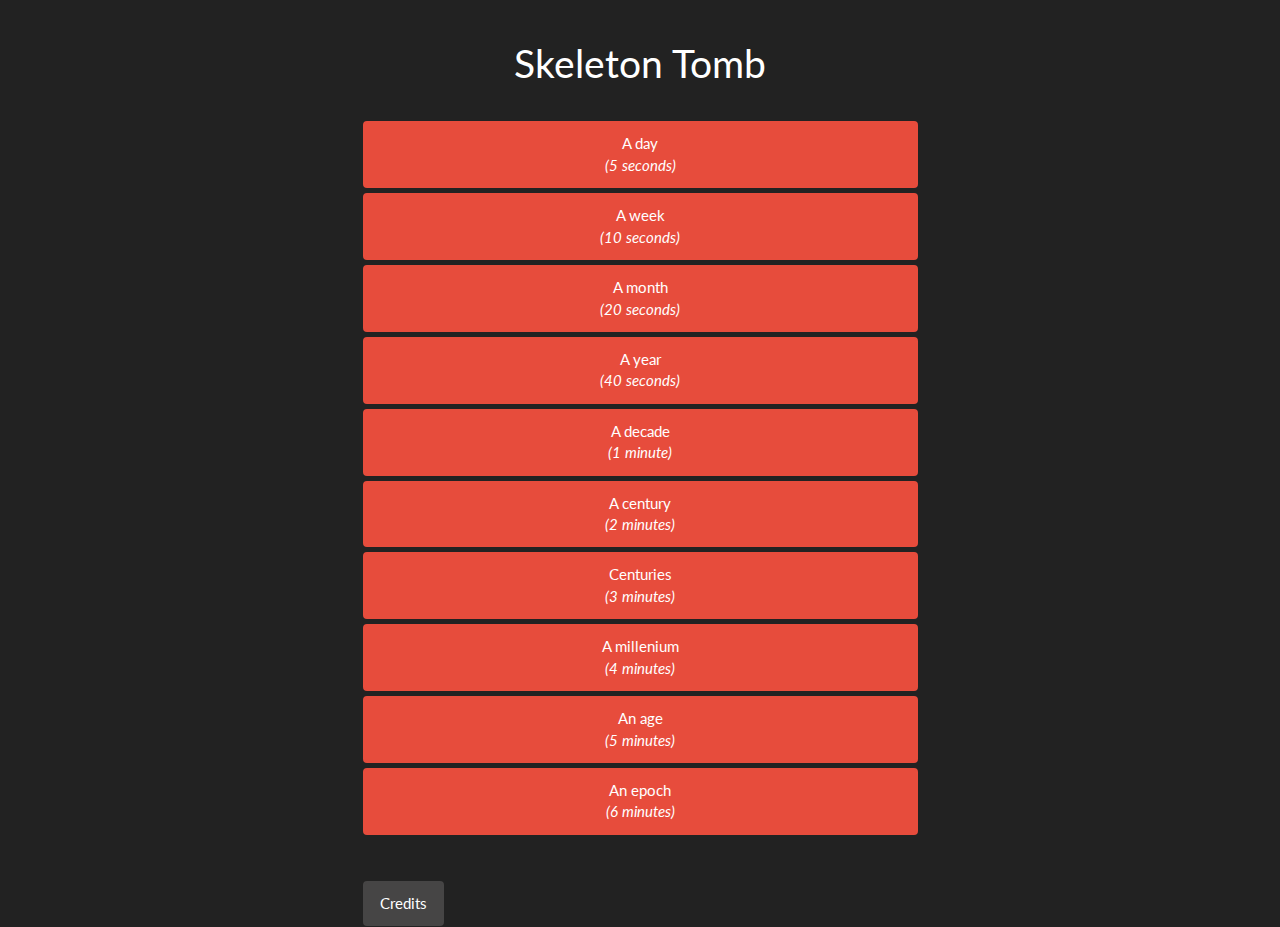
==== index.html @ ac49fd1e "Added credits" ====
<!DOCTYPE html(lang='en')>
<head>
  <meta charset="utf-8"/>
  <meta http-equiv="X-UA-Compatible" content="IE=edge"/>
  <meta name="viewport" content="width=device-width, initial-scale=1"/>
  <!-- The above 3 meta tags *must* come first in the head; any other head content must come *after* these tags-->
  <title>Skeleton Tomb</title>
  <!-- Bootstrap-->
  <link href="css/bootstrap.min.css" rel="stylesheet"/>
  <!-- HTML5 shim and Respond.js for IE8 support of HTML5 elements and media queries-->
  <!-- WARNING: Respond.js doesn't work if you view the page via file://-->
  <!--if lt IE 9
  script(src='https://oss.maxcdn.com/html5shiv/3.7.2/html5shiv.min.js')
  script(src='https://oss.maxcdn.com/respond/1.4.2/respond.min.js')
  -->
  <link href="css/tomb.css" rel="stylesheet"/>
</head>
<body>
  <!--audio playback tags-->
  <div class="container" id="players">
    <audio id="#{item.fileName}" preload="auto">
      <source src="audio/#{item.fileName}.mp3"/>
      <source src="audio/#{item.fileName}.ogg"/>Your browser does not support the audio element.
    </audio>
    <audio id="#{item.fileName}" preload="auto">
      <source src="audio/#{item.fileName}.mp3"/>
      <source src="audio/#{item.fileName}.ogg"/>Your browser does not support the audio element.
    </audio>
    <audio id="#{item.fileName}" preload="auto">
      <source src="audio/#{item.fileName}.mp3"/>
      <source src="audio/#{item.fileName}.ogg"/>Your browser does not support the audio element.
    </audio>
    <audio id="#{item.fileName}" preload="auto">
      <source src="audio/#{item.fileName}.mp3"/>
      <source src="audio/#{item.fileName}.ogg"/>Your browser does not support the audio element.
    </audio>
    <audio id="#{item.fileName}" preload="auto">
      <source src="audio/#{item.fileName}.mp3"/>
      <source src="audio/#{item.fileName}.ogg"/>Your browser does not support the audio element.
    </audio>
    <audio id="#{item.fileName}" preload="auto">
      <source src="audio/#{item.fileName}.mp3"/>
      <source src="audio/#{item.fileName}.ogg"/>Your browser does not support the audio element.
    </audio>
    <audio id="#{item.fileName}" preload="auto">
      <source src="audio/#{item.fileName}.mp3"/>
      <source src="audio/#{item.fileName}.ogg"/>Your browser does not support the audio element.
    </audio>
    <audio id="#{item.fileName}" preload="auto">
      <source src="audio/#{item.fileName}.mp3"/>
      <source src="audio/#{item.fileName}.ogg"/>Your browser does not support the audio element.
    </audio>
    <audio id="#{item.fileName}" preload="auto">
      <source src="audio/#{item.fileName}.mp3"/>
      <source src="audio/#{item.fileName}.ogg"/>Your browser does not support the audio element.
    </audio>
    <audio id="#{item.fileName}" preload="auto">
      <source src="audio/#{item.fileName}.mp3"/>
      <source src="audio/#{item.fileName}.ogg"/>Your browser does not support the audio element.
    </audio>
  </div>
  <div class="container" id="main">
    <!--Buttons-->
    <div id="mainButtons"></div>
    <h1 class="page-header text-center">Skeleton Tomb</h1>
    <div class="row">
      <div class="col-sm-3"></div>
      <div class="col-sm-6">
        <button class="btn btn-default btn-large btn-block btn-danger" onclick="document.getElementById('#{item.fileName}').play()">A day<br/><i>(5 seconds)</i></button>
      </div>
      <div class="col-sm-3"></div>
    </div>
    <div class="row">
      <div class="col-sm-3"></div>
      <div class="col-sm-6">
        <button class="btn btn-default btn-large btn-block btn-danger" onclick="document.getElementById('#{item.fileName}').play()">A week<br/><i>(10 seconds)</i></button>
      </div>
      <div class="col-sm-3"></div>
    </div>
    <div class="row">
      <div class="col-sm-3"></div>
      <div class="col-sm-6">
        <button class="btn btn-default btn-large btn-block btn-danger" onclick="document.getElementById('#{item.fileName}').play()">A month<br/><i>(20 seconds)</i></button>
      </div>
      <div class="col-sm-3"></div>
    </div>
    <div class="row">
      <div class="col-sm-3"></div>
      <div class="col-sm-6">
        <button class="btn btn-default btn-large btn-block btn-danger" onclick="document.getElementById('#{item.fileName}').play()">A year<br/><i>(40 seconds)</i></button>
      </div>
      <div class="col-sm-3"></div>
    </div>
    <div class="row">
      <div class="col-sm-3"></div>
      <div class="col-sm-6">
        <button class="btn btn-default btn-large btn-block btn-danger" onclick="document.getElementById('#{item.fileName}').play()">A decade<br/><i>(1 minute)</i></button>
      </div>
      <div class="col-sm-3"></div>
    </div>
    <div class="row">
      <div class="col-sm-3"></div>
      <div class="col-sm-6">
        <button class="btn btn-default btn-large btn-block btn-danger" onclick="document.getElementById('#{item.fileName}').play()">A century<br/><i>(2 minutes)</i></button>
      </div>
      <div class="col-sm-3"></div>
    </div>
    <div class="row">
      <div class="col-sm-3"></div>
      <div class="col-sm-6">
        <button class="btn btn-default btn-large btn-block btn-danger" onclick="document.getElementById('#{item.fileName}').play()">Centuries<br/><i>(3 minutes)</i></button>
      </div>
      <div class="col-sm-3"></div>
    </div>
    <div class="row">
      <div class="col-sm-3"></div>
      <div class="col-sm-6">
        <button class="btn btn-default btn-large btn-block btn-danger" onclick="document.getElementById('#{item.fileName}').play()">A millenium<br/><i>(4 minutes)</i></button>
      </div>
      <div class="col-sm-3"></div>
    </div>
    <div class="row">
      <div class="col-sm-3"></div>
      <div class="col-sm-6">
        <button class="btn btn-default btn-large btn-block btn-danger" onclick="document.getElementById('#{item.fileName}').play()">An age<br/><i>(5 minutes)</i></button>
      </div>
      <div class="col-sm-3"></div>
    </div>
    <div class="row">
      <div class="col-sm-3"></div>
      <div class="col-sm-6">
        <button class="btn btn-default btn-large btn-block btn-danger" onclick="document.getElementById('#{item.fileName}').play()">An epoch<br/><i>(6 minutes)</i></button>
      </div>
      <div class="col-sm-3"></div>
    </div>
    <!--Credits-->
    <div class="some-vertical-space"></div>
    <div id="credits">
      <div class="row">
        <div class="col-sm-3"></div>
        <div class="col-sm-6">
          <button class="btn btn-default" role="button" type="button" data-toggle="collapse" data-target="#creditData" aria-expanded="false" aria-controls="collapseCredits">Credits</button>
        </div>
        <div class="col-sm-3"></div>
      </div>
      <div class="row">
        <div class="col-sm-3"></div>
        <div class="col-sm-6">
          <div class="collapse" id="creditData">
            <div class="well">
              <div class="row">
                <h2>Designed for</h2>
                <p>THE SKELETONS by Bully Pulpit Games</p>
                <h2>App design & code</h2>
                <p>Copyright 2017 <a href="https://resume.lplade.name">l.p.lade</a></p>
                <h2>Samples
                  <h3><a href="https://creativecommons.org/licenses/sampling+/1.0/">Creative Commons Sampling Plus 1.0 License</a></h3>
                  <ul>
                    <li>Zombie scratching by Crpdeth from http://freesound.org</li>
                    <li>single cricket by eircom from http://freesound.org</li>
                    <li>Dry Thunder3 by juskiddink from http://www.freesound.org/</li>
                    <li>spooky_wind.wav by limetoe //freesound.org</li>
                    <li>Creak by n3xia from http://freesound.org</li>
                    <li>Ghostbreath1 by nageor</li>
                    <li>Mouse Squeaking by ProFX</li>
                    <li>Rise and protect the tomb by l.p.lade</li>
                  </ul>
                  <h3><a href="https://creativecommons.org/publicdomain/zero/1.0/">Creative Commons 0</a></h3>
                  <ul>
                    <li>Stingers 001.wav by rodincoil from http://freesound.org</li>
                  </ul>
                  <h3>Snapsound.com license</h3>
                  <ul>
                    <li>water dripping var.2 reverb by soundsnap.com</li>
                  </ul>
                </h2>
              </div>
            </div>
          </div>
        </div>
        <div class="col-sm-3"></div>
      </div>
    </div>
  </div>
  <!-- jQuery (necessary for Bootstrap's JavaScript plugins)-->
  <script src="https://ajax.googleapis.com/ajax/libs/jquery/1.11.3/jquery.min.js"></script>
  <!-- Include all compiled plugins (below), or include individual files as needed-->
  <script src="js/bootstrap.min.js"></script>
  <!--script(src='js/playback.js')-->
</body>
<noscript>
  <p>Sorry, this site requires JavaScript support.</p>
</noscript>
---- css/tomb.css ----
button {
	margin-bottom: 5px;
	margin-top: 5px;
}

.some-vertical-space {
	width: 100%;
	min-height: 1px;
	margin-top: 20px;
	margin-bottom: 20px;
	display: inline-block;
	position: relative;
}
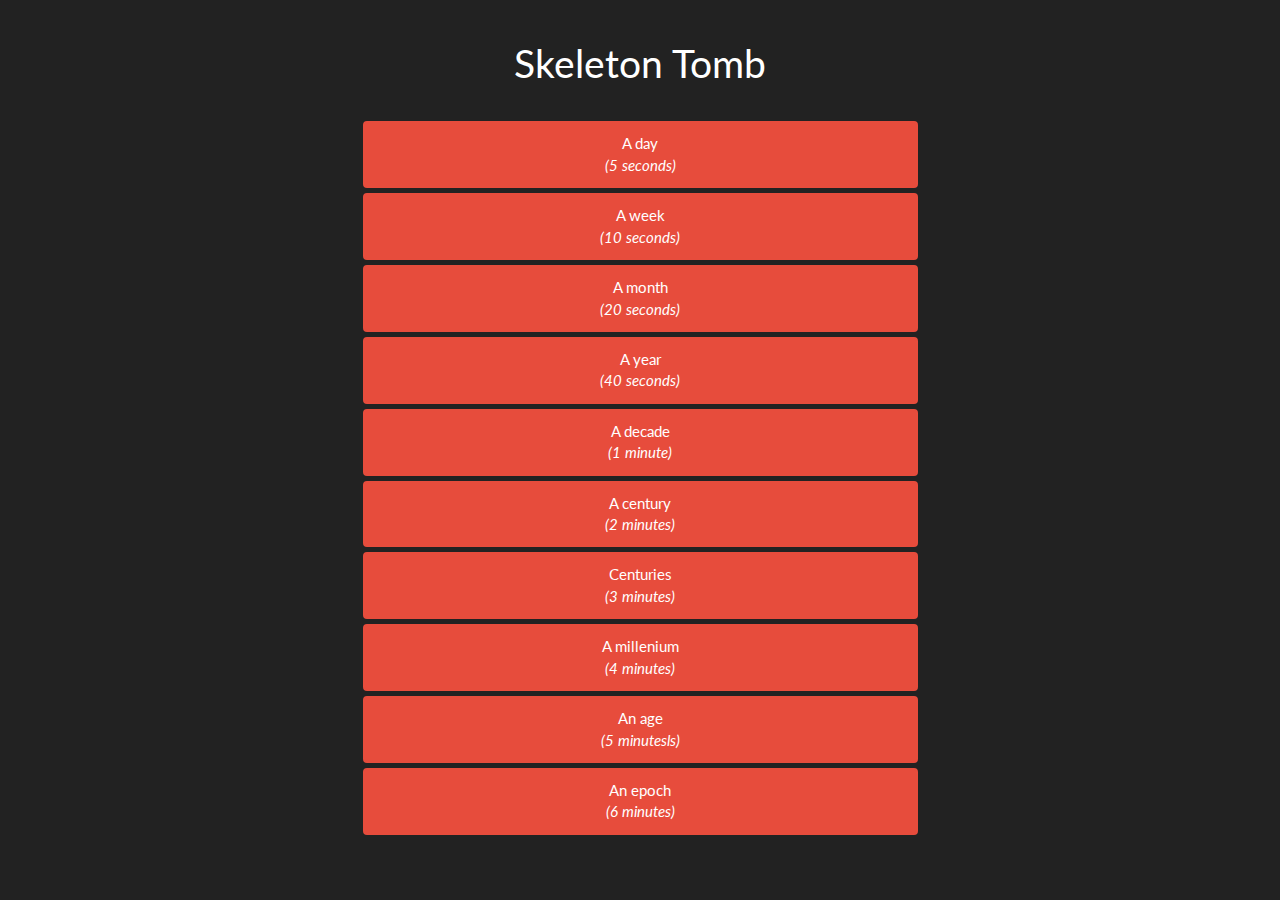
==== commit 24d3136e: "tweak gitignore" ====
--- a/index.html
+++ b/index.html
@@ -1,193 +1,175 @@
 <!DOCTYPE html(lang='en')>
 <head>
-  <meta charset="utf-8"/>
-  <meta http-equiv="X-UA-Compatible" content="IE=edge"/>
-  <meta name="viewport" content="width=device-width, initial-scale=1"/>
-  <!-- The above 3 meta tags *must* come first in the head; any other head content must come *after* these tags-->
-  <title>Skeleton Tomb</title>
-  <!-- Bootstrap-->
-  <link href="css/bootstrap.min.css" rel="stylesheet"/>
-  <!-- HTML5 shim and Respond.js for IE8 support of HTML5 elements and media queries-->
-  <!-- WARNING: Respond.js doesn't work if you view the page via file://-->
-  <!--if lt IE 9
-  script(src='https://oss.maxcdn.com/html5shiv/3.7.2/html5shiv.min.js')
-  script(src='https://oss.maxcdn.com/respond/1.4.2/respond.min.js')
-  -->
-  <link href="css/tomb.css" rel="stylesheet"/>
+	<meta charset="utf-8"/>
+	<meta http-equiv="X-UA-Compatible" content="IE=edge"/>
+	<meta name="viewport" content="width=device-width, initial-scale=1"/>
+	<!-- The above 3 meta tags *must* come first in the head; any other head content must come *after* these tags-->
+	<title>Skeleton Tomb</title>
+	<!-- Bootstrap-->
+	<link href="css/bootstrap.min.css" rel="stylesheet"/>
+	<!-- HTML5 shim and Respond.js for IE8 support of HTML5 elements and media queries-->
+	<!-- WARNING: Respond.js doesn't work if you view the page via file://-->
+	<!--if lt IE 9
+	script(src='https://oss.maxcdn.com/html5shiv/3.7.2/html5shiv.min.js')
+	script(src='https://oss.maxcdn.com/respond/1.4.2/respond.min.js')
+	-->
+	<link href="css/tomb.css" rel="stylesheet"/>
 </head>
 <body>
-  <!--audio playback tags-->
-  <div class="container" id="players">
-    <audio id="#{item.fileName}" preload="auto">
-      <source src="audio/#{item.fileName}.mp3"/>
-      <source src="audio/#{item.fileName}.ogg"/>Your browser does not support the audio element.
-    </audio>
-    <audio id="#{item.fileName}" preload="auto">
-      <source src="audio/#{item.fileName}.mp3"/>
-      <source src="audio/#{item.fileName}.ogg"/>Your browser does not support the audio element.
-    </audio>
-    <audio id="#{item.fileName}" preload="auto">
-      <source src="audio/#{item.fileName}.mp3"/>
-      <source src="audio/#{item.fileName}.ogg"/>Your browser does not support the audio element.
-    </audio>
-    <audio id="#{item.fileName}" preload="auto">
-      <source src="audio/#{item.fileName}.mp3"/>
-      <source src="audio/#{item.fileName}.ogg"/>Your browser does not support the audio element.
-    </audio>
-    <audio id="#{item.fileName}" preload="auto">
-      <source src="audio/#{item.fileName}.mp3"/>
-      <source src="audio/#{item.fileName}.ogg"/>Your browser does not support the audio element.
-    </audio>
-    <audio id="#{item.fileName}" preload="auto">
-      <source src="audio/#{item.fileName}.mp3"/>
-      <source src="audio/#{item.fileName}.ogg"/>Your browser does not support the audio element.
-    </audio>
-    <audio id="#{item.fileName}" preload="auto">
-      <source src="audio/#{item.fileName}.mp3"/>
-      <source src="audio/#{item.fileName}.ogg"/>Your browser does not support the audio element.
-    </audio>
-    <audio id="#{item.fileName}" preload="auto">
-      <source src="audio/#{item.fileName}.mp3"/>
-      <source src="audio/#{item.fileName}.ogg"/>Your browser does not support the audio element.
-    </audio>
-    <audio id="#{item.fileName}" preload="auto">
-      <source src="audio/#{item.fileName}.mp3"/>
-      <source src="audio/#{item.fileName}.ogg"/>Your browser does not support the audio element.
-    </audio>
-    <audio id="#{item.fileName}" preload="auto">
-      <source src="audio/#{item.fileName}.mp3"/>
-      <source src="audio/#{item.fileName}.ogg"/>Your browser does not support the audio element.
-    </audio>
-  </div>
-  <div class="container" id="main">
-    <!--Buttons-->
-    <div id="mainButtons"></div>
-    <h1 class="page-header text-center">Skeleton Tomb</h1>
-    <div class="row">
-      <div class="col-sm-3"></div>
-      <div class="col-sm-6">
-        <button class="btn btn-default btn-large btn-block btn-danger" onclick="document.getElementById('#{item.fileName}').play()">A day<br/><i>(5 seconds)</i></button>
-      </div>
-      <div class="col-sm-3"></div>
-    </div>
-    <div class="row">
-      <div class="col-sm-3"></div>
-      <div class="col-sm-6">
-        <button class="btn btn-default btn-large btn-block btn-danger" onclick="document.getElementById('#{item.fileName}').play()">A week<br/><i>(10 seconds)</i></button>
-      </div>
-      <div class="col-sm-3"></div>
-    </div>
-    <div class="row">
-      <div class="col-sm-3"></div>
-      <div class="col-sm-6">
-        <button class="btn btn-default btn-large btn-block btn-danger" onclick="document.getElementById('#{item.fileName}').play()">A month<br/><i>(20 seconds)</i></button>
-      </div>
-      <div class="col-sm-3"></div>
-    </div>
-    <div class="row">
-      <div class="col-sm-3"></div>
-      <div class="col-sm-6">
-        <button class="btn btn-default btn-large btn-block btn-danger" onclick="document.getElementById('#{item.fileName}').play()">A year<br/><i>(40 seconds)</i></button>
-      </div>
-      <div class="col-sm-3"></div>
-    </div>
-    <div class="row">
-      <div class="col-sm-3"></div>
-      <div class="col-sm-6">
-        <button class="btn btn-default btn-large btn-block btn-danger" onclick="document.getElementById('#{item.fileName}').play()">A decade<br/><i>(1 minute)</i></button>
-      </div>
-      <div class="col-sm-3"></div>
-    </div>
-    <div class="row">
-      <div class="col-sm-3"></div>
-      <div class="col-sm-6">
-        <button class="btn btn-default btn-large btn-block btn-danger" onclick="document.getElementById('#{item.fileName}').play()">A century<br/><i>(2 minutes)</i></button>
-      </div>
-      <div class="col-sm-3"></div>
-    </div>
-    <div class="row">
-      <div class="col-sm-3"></div>
-      <div class="col-sm-6">
-        <button class="btn btn-default btn-large btn-block btn-danger" onclick="document.getElementById('#{item.fileName}').play()">Centuries<br/><i>(3 minutes)</i></button>
-      </div>
-      <div class="col-sm-3"></div>
-    </div>
-    <div class="row">
-      <div class="col-sm-3"></div>
-      <div class="col-sm-6">
-        <button class="btn btn-default btn-large btn-block btn-danger" onclick="document.getElementById('#{item.fileName}').play()">A millenium<br/><i>(4 minutes)</i></button>
-      </div>
-      <div class="col-sm-3"></div>
-    </div>
-    <div class="row">
-      <div class="col-sm-3"></div>
-      <div class="col-sm-6">
-        <button class="btn btn-default btn-large btn-block btn-danger" onclick="document.getElementById('#{item.fileName}').play()">An age<br/><i>(5 minutes)</i></button>
-      </div>
-      <div class="col-sm-3"></div>
-    </div>
-    <div class="row">
-      <div class="col-sm-3"></div>
-      <div class="col-sm-6">
-        <button class="btn btn-default btn-large btn-block btn-danger" onclick="document.getElementById('#{item.fileName}').play()">An epoch<br/><i>(6 minutes)</i></button>
-      </div>
-      <div class="col-sm-3"></div>
-    </div>
-    <!--Credits-->
-    <div class="some-vertical-space"></div>
-    <div id="credits">
-      <div class="row">
-        <div class="col-sm-3"></div>
-        <div class="col-sm-6">
-          <button class="btn btn-default" role="button" type="button" data-toggle="collapse" data-target="#creditData" aria-expanded="false" aria-controls="collapseCredits">Credits</button>
-        </div>
-        <div class="col-sm-3"></div>
-      </div>
-      <div class="row">
-        <div class="col-sm-3"></div>
-        <div class="col-sm-6">
-          <div class="collapse" id="creditData">
-            <div class="well">
-              <div class="row">
-                <h2>Designed for</h2>
-                <p>THE SKELETONS by Bully Pulpit Games</p>
-                <h2>App design & code</h2>
-                <p>Copyright 2017 <a href="https://resume.lplade.name">l.p.lade</a></p>
-                <h2>Samples
-                  <h3><a href="https://creativecommons.org/licenses/sampling+/1.0/">Creative Commons Sampling Plus 1.0 License</a></h3>
-                  <ul>
-                    <li>Zombie scratching by Crpdeth from http://freesound.org</li>
-                    <li>single cricket by eircom from http://freesound.org</li>
-                    <li>Dry Thunder3 by juskiddink from http://www.freesound.org/</li>
-                    <li>spooky_wind.wav by limetoe //freesound.org</li>
-                    <li>Creak by n3xia from http://freesound.org</li>
-                    <li>Ghostbreath1 by nageor</li>
-                    <li>Mouse Squeaking by ProFX</li>
-                    <li>Rise and protect the tomb by l.p.lade</li>
-                  </ul>
-                  <h3><a href="https://creativecommons.org/publicdomain/zero/1.0/">Creative Commons 0</a></h3>
-                  <ul>
-                    <li>Stingers 001.wav by rodincoil from http://freesound.org</li>
-                  </ul>
-                  <h3>Snapsound.com license</h3>
-                  <ul>
-                    <li>water dripping var.2 reverb by soundsnap.com</li>
-                  </ul>
-                </h2>
-              </div>
-            </div>
-          </div>
-        </div>
-        <div class="col-sm-3"></div>
-      </div>
-    </div>
-  </div>
-  <!-- jQuery (necessary for Bootstrap's JavaScript plugins)-->
-  <script src="https://ajax.googleapis.com/ajax/libs/jquery/1.11.3/jquery.min.js"></script>
-  <!-- Include all compiled plugins (below), or include individual files as needed-->
-  <script src="js/bootstrap.min.js"></script>
-  <!--script(src='js/playback.js')-->
+<!--audio playback tags-->
+<div id="players" class="container">
+	<audio id="005_day" preload="auto">
+		<source src="audio/005_day.mp3"/>
+		<source src="audio/005_day.ogg"/>
+		Your browser does not support the audio element.
+	</audio>
+	<audio id="010_week" preload="auto">
+		<source src="audio/010_week.mp3"/>
+		<source src="audio/010_week.ogg"/>
+		Your browser does not support the audio element.
+	</audio>
+	<audio id="020_month" preload="auto">
+		<source src="audio/020_month.mp3"/>
+		<source src="audio/020_month.ogg"/>
+		Your browser does not support the audio element.
+	</audio>
+	<audio id="040_year" preload="auto">
+		<source src="audio/040_year.mp3"/>
+		<source src="audio/040_year.ogg"/>
+		Your browser does not support the audio element.
+	</audio>
+	<audio id="060_decade" preload="auto">
+		<source src="audio/060_decade.mp3"/>
+		<source src="audio/060_decade.ogg"/>
+		Your browser does not support the audio element.
+	</audio>
+	<audio id="120_century" preload="auto">
+		<source src="audio/120_century.mp3"/>
+		<source src="audio/120_century.ogg"/>
+		Your browser does not support the audio element.
+	</audio>
+	<audio id="180_centuries" preload="auto">
+		<source src="audio/180_centuries.mp3"/>
+		<source src="audio/180_centuries.ogg"/>
+		Your browser does not support the audio element.
+	</audio>
+	<audio id="240_millenium" preload="auto">
+		<source src="audio/240_millenium.mp3"/>
+		<source src="audio/240_millenium.ogg"/>
+		Your browser does not support the audio element.
+	</audio>
+	<audio id="300_age" preload="auto">
+		<source src="audio/300_age.mp3"/>
+		<source src="audio/300_age.ogg"/>
+		Your browser does not support the audio element.
+	</audio>
+	<audio id="360_epoch" preload="auto">
+		<source src="audio/360_epoch.mp3"/>
+		<source src="audio/360_epoch.ogg"/>
+		Your browser does not support the audio element.
+	</audio>
+</div>
+<!--Buttons-->
+<div id="main_buttons" class="container">
+	<h1 class="page-header text-center">Skeleton Tomb</h1>
+	<div class="row">
+		<div class="col-sm-3"></div>
+		<div class="col-sm-6">
+			<button onclick="document.getElementById('005_day').play()"
+			        class="btn btn-default btn-large btn-block btn-danger">A day<br/><i>(5
+				seconds)</i></button>
+		</div>
+		<div class="col-sm-3"></div>
+	</div>
+	<div class="row">
+		<div class="col-sm-3"></div>
+		<div class="col-sm-6">
+			<button onclick="document.getElementById('010_week').play()"
+			        class="btn btn-default btn-large btn-block btn-danger">A
+				week<br/><i>(10 seconds)</i></button>
+		</div>
+		<div class="col-sm-3"></div>
+	</div>
+	<div class="row">
+		<div class="col-sm-3"></div>
+		<div class="col-sm-6">
+			<button onclick="document.getElementById('020_month').play()"
+			        class="btn btn-default btn-large btn-block btn-danger">A
+				month<br/><i>(20 seconds)</i></button>
+		</div>
+		<div class="col-sm-3"></div>
+	</div>
+	<div class="row">
+		<div class="col-sm-3"></div>
+		<div class="col-sm-6">
+			<button onclick="document.getElementById('040_year').play()"
+			        class="btn btn-default btn-large btn-block btn-danger">A
+				year<br/><i>(40 seconds)</i></button>
+		</div>
+		<div class="col-sm-3"></div>
+	</div>
+	<div class="row">
+		<div class="col-sm-3"></div>
+		<div class="col-sm-6">
+			<button onclick="document.getElementById('060_decade').play()"
+			        class="btn btn-default btn-large btn-block btn-danger">A
+				decade<br/><i>(1 minute)</i></button>
+		</div>
+		<div class="col-sm-3"></div>
+	</div>
+	<div class="row">
+		<div class="col-sm-3"></div>
+		<div class="col-sm-6">
+			<button onclick="document.getElementById('120_century').play()"
+			        class="btn btn-default btn-large btn-block btn-danger">A
+				century<br/><i>(2 minutes)</i></button>
+		</div>
+		<div class="col-sm-3"></div>
+	</div>
+	<div class="row">
+		<div class="col-sm-3"></div>
+		<div class="col-sm-6">
+			<button onclick="document.getElementById('180_centuries').play()"
+			        class="btn btn-default btn-large btn-block btn-danger">
+				Centuries<br/><i>(3 minutes)</i></button>
+		</div>
+		<div class="col-sm-3"></div>
+	</div>
+	<div class="row">
+		<div class="col-sm-3"></div>
+		<div class="col-sm-6">
+			<button onclick="document.getElementById('240_millenium').play()"
+			        class="btn btn-default btn-large btn-block btn-danger">A
+				millenium<br/><i>(4 minutes)</i></button>
+		</div>
+		<div class="col-sm-3"></div>
+	</div>
+	<div class="row">
+		<div class="col-sm-3"></div>
+		<div class="col-sm-6">
+			<button onclick="document.getElementById('300_age').play()"
+			        class="btn btn-default btn-large btn-block btn-danger">An
+				age<br/><i>(5 minutesls)</i></button>
+		</div>
+		<div class="col-sm-3"></div>
+	</div>
+	<div class="row">
+		<div class="col-sm-3"></div>
+		<div class="col-sm-6">
+			<button onclick="document.getElementById('360_epoch').play()"
+			        class="btn btn-default btn-large btn-block btn-danger">An
+				epoch<br/><i>(6 minutes)</i></button>
+		</div>
+		<div class="col-sm-3"></div>
+	</div>
+</div>
+<!-- jQuery (necessary for Bootstrap's JavaScript plugins)-->
+<script
+	src="https://ajax.googleapis.com/ajax/libs/jquery/1.11.3/jquery.min.js"></script>
+<!-- Include all compiled plugins (below), or include individual files as needed-->
+<script src="js/bootstrap.min.js"></script>
+<!--script(src='js/playback.js')-->
 </body>
 <noscript>
-  <p>Sorry, this site requires JavaScript support.</p>
+	<p>Sorry, this site requires JavaScript support.</p>
 </noscript>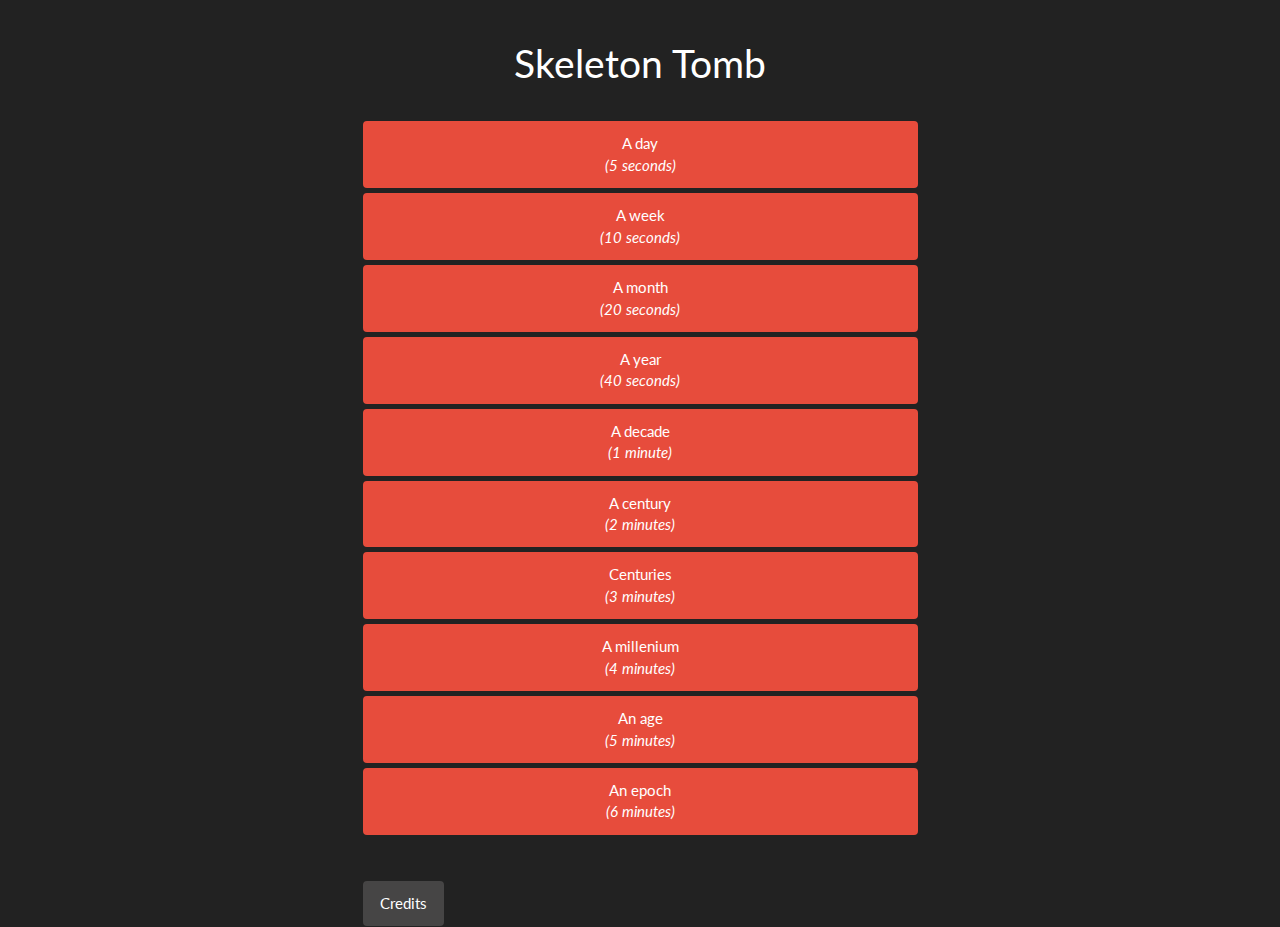
==== commit 8b66e58b: "Merge branch 'master' into gh-pages" ====
--- a/index.html
+++ b/index.html
@@ -1,175 +1,193 @@
 <!DOCTYPE html(lang='en')>
 <head>
-	<meta charset="utf-8"/>
-	<meta http-equiv="X-UA-Compatible" content="IE=edge"/>
-	<meta name="viewport" content="width=device-width, initial-scale=1"/>
-	<!-- The above 3 meta tags *must* come first in the head; any other head content must come *after* these tags-->
-	<title>Skeleton Tomb</title>
-	<!-- Bootstrap-->
-	<link href="css/bootstrap.min.css" rel="stylesheet"/>
-	<!-- HTML5 shim and Respond.js for IE8 support of HTML5 elements and media queries-->
-	<!-- WARNING: Respond.js doesn't work if you view the page via file://-->
-	<!--if lt IE 9
-	script(src='https://oss.maxcdn.com/html5shiv/3.7.2/html5shiv.min.js')
-	script(src='https://oss.maxcdn.com/respond/1.4.2/respond.min.js')
-	-->
-	<link href="css/tomb.css" rel="stylesheet"/>
+  <meta charset="utf-8"/>
+  <meta http-equiv="X-UA-Compatible" content="IE=edge"/>
+  <meta name="viewport" content="width=device-width, initial-scale=1"/>
+  <!-- The above 3 meta tags *must* come first in the head; any other head content must come *after* these tags-->
+  <title>Skeleton Tomb</title>
+  <!-- Bootstrap-->
+  <link href="css/bootstrap.min.css" rel="stylesheet"/>
+  <!-- HTML5 shim and Respond.js for IE8 support of HTML5 elements and media queries-->
+  <!-- WARNING: Respond.js doesn't work if you view the page via file://-->
+  <!--if lt IE 9
+  script(src='https://oss.maxcdn.com/html5shiv/3.7.2/html5shiv.min.js')
+  script(src='https://oss.maxcdn.com/respond/1.4.2/respond.min.js')
+  -->
+  <link href="css/tomb.css" rel="stylesheet"/>
 </head>
 <body>
-<!--audio playback tags-->
-<div id="players" class="container">
-	<audio id="005_day" preload="auto">
-		<source src="audio/005_day.mp3"/>
-		<source src="audio/005_day.ogg"/>
-		Your browser does not support the audio element.
-	</audio>
-	<audio id="010_week" preload="auto">
-		<source src="audio/010_week.mp3"/>
-		<source src="audio/010_week.ogg"/>
-		Your browser does not support the audio element.
-	</audio>
-	<audio id="020_month" preload="auto">
-		<source src="audio/020_month.mp3"/>
-		<source src="audio/020_month.ogg"/>
-		Your browser does not support the audio element.
-	</audio>
-	<audio id="040_year" preload="auto">
-		<source src="audio/040_year.mp3"/>
-		<source src="audio/040_year.ogg"/>
-		Your browser does not support the audio element.
-	</audio>
-	<audio id="060_decade" preload="auto">
-		<source src="audio/060_decade.mp3"/>
-		<source src="audio/060_decade.ogg"/>
-		Your browser does not support the audio element.
-	</audio>
-	<audio id="120_century" preload="auto">
-		<source src="audio/120_century.mp3"/>
-		<source src="audio/120_century.ogg"/>
-		Your browser does not support the audio element.
-	</audio>
-	<audio id="180_centuries" preload="auto">
-		<source src="audio/180_centuries.mp3"/>
-		<source src="audio/180_centuries.ogg"/>
-		Your browser does not support the audio element.
-	</audio>
-	<audio id="240_millenium" preload="auto">
-		<source src="audio/240_millenium.mp3"/>
-		<source src="audio/240_millenium.ogg"/>
-		Your browser does not support the audio element.
-	</audio>
-	<audio id="300_age" preload="auto">
-		<source src="audio/300_age.mp3"/>
-		<source src="audio/300_age.ogg"/>
-		Your browser does not support the audio element.
-	</audio>
-	<audio id="360_epoch" preload="auto">
-		<source src="audio/360_epoch.mp3"/>
-		<source src="audio/360_epoch.ogg"/>
-		Your browser does not support the audio element.
-	</audio>
-</div>
-<!--Buttons-->
-<div id="main_buttons" class="container">
-	<h1 class="page-header text-center">Skeleton Tomb</h1>
-	<div class="row">
-		<div class="col-sm-3"></div>
-		<div class="col-sm-6">
-			<button onclick="document.getElementById('005_day').play()"
-			        class="btn btn-default btn-large btn-block btn-danger">A day<br/><i>(5
-				seconds)</i></button>
-		</div>
-		<div class="col-sm-3"></div>
-	</div>
-	<div class="row">
-		<div class="col-sm-3"></div>
-		<div class="col-sm-6">
-			<button onclick="document.getElementById('010_week').play()"
-			        class="btn btn-default btn-large btn-block btn-danger">A
-				week<br/><i>(10 seconds)</i></button>
-		</div>
-		<div class="col-sm-3"></div>
-	</div>
-	<div class="row">
-		<div class="col-sm-3"></div>
-		<div class="col-sm-6">
-			<button onclick="document.getElementById('020_month').play()"
-			        class="btn btn-default btn-large btn-block btn-danger">A
-				month<br/><i>(20 seconds)</i></button>
-		</div>
-		<div class="col-sm-3"></div>
-	</div>
-	<div class="row">
-		<div class="col-sm-3"></div>
-		<div class="col-sm-6">
-			<button onclick="document.getElementById('040_year').play()"
-			        class="btn btn-default btn-large btn-block btn-danger">A
-				year<br/><i>(40 seconds)</i></button>
-		</div>
-		<div class="col-sm-3"></div>
-	</div>
-	<div class="row">
-		<div class="col-sm-3"></div>
-		<div class="col-sm-6">
-			<button onclick="document.getElementById('060_decade').play()"
-			        class="btn btn-default btn-large btn-block btn-danger">A
-				decade<br/><i>(1 minute)</i></button>
-		</div>
-		<div class="col-sm-3"></div>
-	</div>
-	<div class="row">
-		<div class="col-sm-3"></div>
-		<div class="col-sm-6">
-			<button onclick="document.getElementById('120_century').play()"
-			        class="btn btn-default btn-large btn-block btn-danger">A
-				century<br/><i>(2 minutes)</i></button>
-		</div>
-		<div class="col-sm-3"></div>
-	</div>
-	<div class="row">
-		<div class="col-sm-3"></div>
-		<div class="col-sm-6">
-			<button onclick="document.getElementById('180_centuries').play()"
-			        class="btn btn-default btn-large btn-block btn-danger">
-				Centuries<br/><i>(3 minutes)</i></button>
-		</div>
-		<div class="col-sm-3"></div>
-	</div>
-	<div class="row">
-		<div class="col-sm-3"></div>
-		<div class="col-sm-6">
-			<button onclick="document.getElementById('240_millenium').play()"
-			        class="btn btn-default btn-large btn-block btn-danger">A
-				millenium<br/><i>(4 minutes)</i></button>
-		</div>
-		<div class="col-sm-3"></div>
-	</div>
-	<div class="row">
-		<div class="col-sm-3"></div>
-		<div class="col-sm-6">
-			<button onclick="document.getElementById('300_age').play()"
-			        class="btn btn-default btn-large btn-block btn-danger">An
-				age<br/><i>(5 minutesls)</i></button>
-		</div>
-		<div class="col-sm-3"></div>
-	</div>
-	<div class="row">
-		<div class="col-sm-3"></div>
-		<div class="col-sm-6">
-			<button onclick="document.getElementById('360_epoch').play()"
-			        class="btn btn-default btn-large btn-block btn-danger">An
-				epoch<br/><i>(6 minutes)</i></button>
-		</div>
-		<div class="col-sm-3"></div>
-	</div>
-</div>
-<!-- jQuery (necessary for Bootstrap's JavaScript plugins)-->
-<script
-	src="https://ajax.googleapis.com/ajax/libs/jquery/1.11.3/jquery.min.js"></script>
-<!-- Include all compiled plugins (below), or include individual files as needed-->
-<script src="js/bootstrap.min.js"></script>
-<!--script(src='js/playback.js')-->
+  <!--audio playback tags-->
+  <div class="container" id="players">
+    <audio id="#{item.fileName}" preload="auto">
+      <source src="audio/#{item.fileName}.mp3"/>
+      <source src="audio/#{item.fileName}.ogg"/>Your browser does not support the audio element.
+    </audio>
+    <audio id="#{item.fileName}" preload="auto">
+      <source src="audio/#{item.fileName}.mp3"/>
+      <source src="audio/#{item.fileName}.ogg"/>Your browser does not support the audio element.
+    </audio>
+    <audio id="#{item.fileName}" preload="auto">
+      <source src="audio/#{item.fileName}.mp3"/>
+      <source src="audio/#{item.fileName}.ogg"/>Your browser does not support the audio element.
+    </audio>
+    <audio id="#{item.fileName}" preload="auto">
+      <source src="audio/#{item.fileName}.mp3"/>
+      <source src="audio/#{item.fileName}.ogg"/>Your browser does not support the audio element.
+    </audio>
+    <audio id="#{item.fileName}" preload="auto">
+      <source src="audio/#{item.fileName}.mp3"/>
+      <source src="audio/#{item.fileName}.ogg"/>Your browser does not support the audio element.
+    </audio>
+    <audio id="#{item.fileName}" preload="auto">
+      <source src="audio/#{item.fileName}.mp3"/>
+      <source src="audio/#{item.fileName}.ogg"/>Your browser does not support the audio element.
+    </audio>
+    <audio id="#{item.fileName}" preload="auto">
+      <source src="audio/#{item.fileName}.mp3"/>
+      <source src="audio/#{item.fileName}.ogg"/>Your browser does not support the audio element.
+    </audio>
+    <audio id="#{item.fileName}" preload="auto">
+      <source src="audio/#{item.fileName}.mp3"/>
+      <source src="audio/#{item.fileName}.ogg"/>Your browser does not support the audio element.
+    </audio>
+    <audio id="#{item.fileName}" preload="auto">
+      <source src="audio/#{item.fileName}.mp3"/>
+      <source src="audio/#{item.fileName}.ogg"/>Your browser does not support the audio element.
+    </audio>
+    <audio id="#{item.fileName}" preload="auto">
+      <source src="audio/#{item.fileName}.mp3"/>
+      <source src="audio/#{item.fileName}.ogg"/>Your browser does not support the audio element.
+    </audio>
+  </div>
+  <div class="container" id="main">
+    <!--Buttons-->
+    <div id="mainButtons"></div>
+    <h1 class="page-header text-center">Skeleton Tomb</h1>
+    <div class="row">
+      <div class="col-sm-3"></div>
+      <div class="col-sm-6">
+        <button class="btn btn-default btn-large btn-block btn-danger" onclick="document.getElementById('#{item.fileName}').play()">A day<br/><i>(5 seconds)</i></button>
+      </div>
+      <div class="col-sm-3"></div>
+    </div>
+    <div class="row">
+      <div class="col-sm-3"></div>
+      <div class="col-sm-6">
+        <button class="btn btn-default btn-large btn-block btn-danger" onclick="document.getElementById('#{item.fileName}').play()">A week<br/><i>(10 seconds)</i></button>
+      </div>
+      <div class="col-sm-3"></div>
+    </div>
+    <div class="row">
+      <div class="col-sm-3"></div>
+      <div class="col-sm-6">
+        <button class="btn btn-default btn-large btn-block btn-danger" onclick="document.getElementById('#{item.fileName}').play()">A month<br/><i>(20 seconds)</i></button>
+      </div>
+      <div class="col-sm-3"></div>
+    </div>
+    <div class="row">
+      <div class="col-sm-3"></div>
+      <div class="col-sm-6">
+        <button class="btn btn-default btn-large btn-block btn-danger" onclick="document.getElementById('#{item.fileName}').play()">A year<br/><i>(40 seconds)</i></button>
+      </div>
+      <div class="col-sm-3"></div>
+    </div>
+    <div class="row">
+      <div class="col-sm-3"></div>
+      <div class="col-sm-6">
+        <button class="btn btn-default btn-large btn-block btn-danger" onclick="document.getElementById('#{item.fileName}').play()">A decade<br/><i>(1 minute)</i></button>
+      </div>
+      <div class="col-sm-3"></div>
+    </div>
+    <div class="row">
+      <div class="col-sm-3"></div>
+      <div class="col-sm-6">
+        <button class="btn btn-default btn-large btn-block btn-danger" onclick="document.getElementById('#{item.fileName}').play()">A century<br/><i>(2 minutes)</i></button>
+      </div>
+      <div class="col-sm-3"></div>
+    </div>
+    <div class="row">
+      <div class="col-sm-3"></div>
+      <div class="col-sm-6">
+        <button class="btn btn-default btn-large btn-block btn-danger" onclick="document.getElementById('#{item.fileName}').play()">Centuries<br/><i>(3 minutes)</i></button>
+      </div>
+      <div class="col-sm-3"></div>
+    </div>
+    <div class="row">
+      <div class="col-sm-3"></div>
+      <div class="col-sm-6">
+        <button class="btn btn-default btn-large btn-block btn-danger" onclick="document.getElementById('#{item.fileName}').play()">A millenium<br/><i>(4 minutes)</i></button>
+      </div>
+      <div class="col-sm-3"></div>
+    </div>
+    <div class="row">
+      <div class="col-sm-3"></div>
+      <div class="col-sm-6">
+        <button class="btn btn-default btn-large btn-block btn-danger" onclick="document.getElementById('#{item.fileName}').play()">An age<br/><i>(5 minutes)</i></button>
+      </div>
+      <div class="col-sm-3"></div>
+    </div>
+    <div class="row">
+      <div class="col-sm-3"></div>
+      <div class="col-sm-6">
+        <button class="btn btn-default btn-large btn-block btn-danger" onclick="document.getElementById('#{item.fileName}').play()">An epoch<br/><i>(6 minutes)</i></button>
+      </div>
+      <div class="col-sm-3"></div>
+    </div>
+    <!--Credits-->
+    <div class="some-vertical-space"></div>
+    <div id="credits">
+      <div class="row">
+        <div class="col-sm-3"></div>
+        <div class="col-sm-6">
+          <button class="btn btn-default" role="button" type="button" data-toggle="collapse" data-target="#creditData" aria-expanded="false" aria-controls="collapseCredits">Credits</button>
+        </div>
+        <div class="col-sm-3"></div>
+      </div>
+      <div class="row">
+        <div class="col-sm-3"></div>
+        <div class="col-sm-6">
+          <div class="collapse" id="creditData">
+            <div class="well">
+              <div class="row">
+                <h2>Designed for</h2>
+                <p>THE SKELETONS by Bully Pulpit Games</p>
+                <h2>App design & code</h2>
+                <p>Copyright 2017 <a href="https://resume.lplade.name">l.p.lade</a></p>
+                <h2>Samples
+                  <h3><a href="https://creativecommons.org/licenses/sampling+/1.0/">Creative Commons Sampling Plus 1.0 License</a></h3>
+                  <ul>
+                    <li>Zombie scratching by Crpdeth from http://freesound.org</li>
+                    <li>single cricket by eircom from http://freesound.org</li>
+                    <li>Dry Thunder3 by juskiddink from http://www.freesound.org/</li>
+                    <li>spooky_wind.wav by limetoe //freesound.org</li>
+                    <li>Creak by n3xia from http://freesound.org</li>
+                    <li>Ghostbreath1 by nageor</li>
+                    <li>Mouse Squeaking by ProFX</li>
+                    <li>Rise and protect the tomb by l.p.lade</li>
+                  </ul>
+                  <h3><a href="https://creativecommons.org/publicdomain/zero/1.0/">Creative Commons 0</a></h3>
+                  <ul>
+                    <li>Stingers 001.wav by rodincoil from http://freesound.org</li>
+                  </ul>
+                  <h3>Snapsound.com license</h3>
+                  <ul>
+                    <li>water dripping var.2 reverb by soundsnap.com</li>
+                  </ul>
+                </h2>
+              </div>
+            </div>
+          </div>
+        </div>
+        <div class="col-sm-3"></div>
+      </div>
+    </div>
+  </div>
+  <!-- jQuery (necessary for Bootstrap's JavaScript plugins)-->
+  <script src="https://ajax.googleapis.com/ajax/libs/jquery/1.11.3/jquery.min.js"></script>
+  <!-- Include all compiled plugins (below), or include individual files as needed-->
+  <script src="js/bootstrap.min.js"></script>
+  <!--script(src='js/playback.js')-->
 </body>
 <noscript>
-	<p>Sorry, this site requires JavaScript support.</p>
+  <p>Sorry, this site requires JavaScript support.</p>
 </noscript>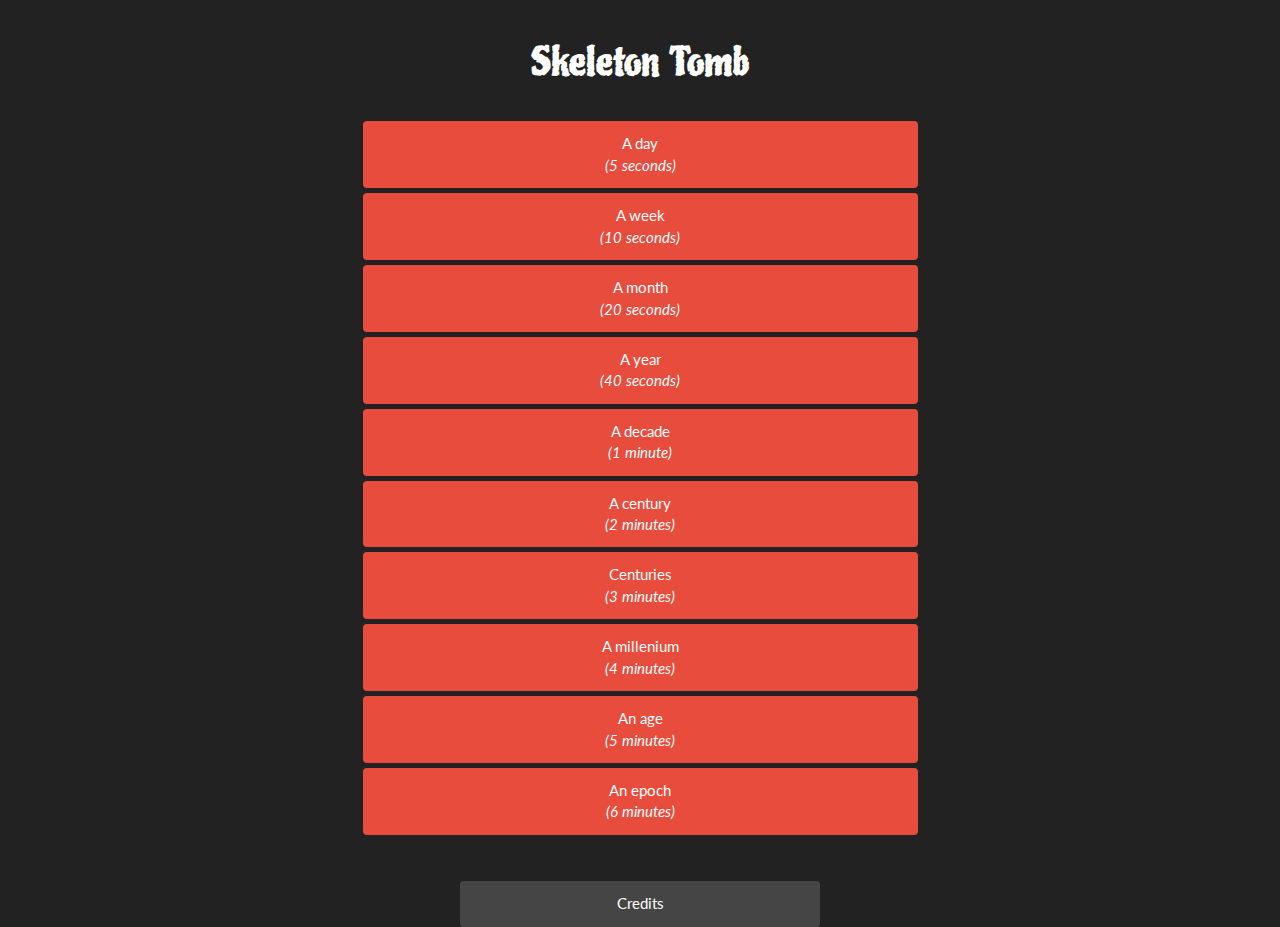
==== commit a068b6b2: "Split credits into own page. Fancy font." ====
--- a/index.html
+++ b/index.html
@@ -1,135 +1,136 @@
-<!DOCTYPE html(lang='en')>
+<!DOCTYPE html>
 <head>
-  <meta charset="utf-8"/>
-  <meta http-equiv="X-UA-Compatible" content="IE=edge"/>
-  <meta name="viewport" content="width=device-width, initial-scale=1"/>
+  <meta charset="utf-8">
+  <meta http-equiv="X-UA-Compatible" content="IE=edge">
+  <meta name="viewport" content="width=device-width, initial-scale=1">
   <!-- The above 3 meta tags *must* come first in the head; any other head content must come *after* these tags-->
   <title>Skeleton Tomb</title>
   <!-- Bootstrap-->
-  <link href="css/bootstrap.min.css" rel="stylesheet"/>
+  <link href="css/bootstrap.min.css" rel="stylesheet">
   <!-- HTML5 shim and Respond.js for IE8 support of HTML5 elements and media queries-->
   <!-- WARNING: Respond.js doesn't work if you view the page via file://-->
   <!--if lt IE 9
   script(src='https://oss.maxcdn.com/html5shiv/3.7.2/html5shiv.min.js')
   script(src='https://oss.maxcdn.com/respond/1.4.2/respond.min.js')
   -->
-  <link href="css/tomb.css" rel="stylesheet"/>
+  <link href="https://fonts.googleapis.com/css?family=Piedra" rel="stylesheet">
+  <link href="css/tomb.css" rel="stylesheet">
 </head>
 <body>
   <!--audio playback tags-->
-  <div class="container" id="players">
-    <audio id="#{item.fileName}" preload="auto">
-      <source src="audio/#{item.fileName}.mp3"/>
-      <source src="audio/#{item.fileName}.ogg"/>Your browser does not support the audio element.
+  <div id="players" class="container">
+    <audio id="005_day" preload="auto">
+      <source src="audio/005_day.mp3">
+      <source src="audio/005_day.ogg">Your browser does not support the audio element.
     </audio>
-    <audio id="#{item.fileName}" preload="auto">
-      <source src="audio/#{item.fileName}.mp3"/>
-      <source src="audio/#{item.fileName}.ogg"/>Your browser does not support the audio element.
+    <audio id="010_week" preload="auto">
+      <source src="audio/010_week.mp3">
+      <source src="audio/010_week.ogg">Your browser does not support the audio element.
     </audio>
-    <audio id="#{item.fileName}" preload="auto">
-      <source src="audio/#{item.fileName}.mp3"/>
-      <source src="audio/#{item.fileName}.ogg"/>Your browser does not support the audio element.
+    <audio id="020_month" preload="auto">
+      <source src="audio/020_month.mp3">
+      <source src="audio/020_month.ogg">Your browser does not support the audio element.
     </audio>
-    <audio id="#{item.fileName}" preload="auto">
-      <source src="audio/#{item.fileName}.mp3"/>
-      <source src="audio/#{item.fileName}.ogg"/>Your browser does not support the audio element.
+    <audio id="040_year" preload="auto">
+      <source src="audio/040_year.mp3">
+      <source src="audio/040_year.ogg">Your browser does not support the audio element.
     </audio>
-    <audio id="#{item.fileName}" preload="auto">
-      <source src="audio/#{item.fileName}.mp3"/>
-      <source src="audio/#{item.fileName}.ogg"/>Your browser does not support the audio element.
+    <audio id="060_decade" preload="auto">
+      <source src="audio/060_decade.mp3">
+      <source src="audio/060_decade.ogg">Your browser does not support the audio element.
     </audio>
-    <audio id="#{item.fileName}" preload="auto">
-      <source src="audio/#{item.fileName}.mp3"/>
-      <source src="audio/#{item.fileName}.ogg"/>Your browser does not support the audio element.
+    <audio id="120_century" preload="auto">
+      <source src="audio/120_century.mp3">
+      <source src="audio/120_century.ogg">Your browser does not support the audio element.
     </audio>
-    <audio id="#{item.fileName}" preload="auto">
-      <source src="audio/#{item.fileName}.mp3"/>
-      <source src="audio/#{item.fileName}.ogg"/>Your browser does not support the audio element.
+    <audio id="180_centuries" preload="auto">
+      <source src="audio/180_centuries.mp3">
+      <source src="audio/180_centuries.ogg">Your browser does not support the audio element.
     </audio>
-    <audio id="#{item.fileName}" preload="auto">
-      <source src="audio/#{item.fileName}.mp3"/>
-      <source src="audio/#{item.fileName}.ogg"/>Your browser does not support the audio element.
+    <audio id="240_millenium" preload="auto">
+      <source src="audio/240_millenium.mp3">
+      <source src="audio/240_millenium.ogg">Your browser does not support the audio element.
     </audio>
-    <audio id="#{item.fileName}" preload="auto">
-      <source src="audio/#{item.fileName}.mp3"/>
-      <source src="audio/#{item.fileName}.ogg"/>Your browser does not support the audio element.
+    <audio id="300_age" preload="auto">
+      <source src="audio/300_age.mp3">
+      <source src="audio/300_age.ogg">Your browser does not support the audio element.
     </audio>
-    <audio id="#{item.fileName}" preload="auto">
-      <source src="audio/#{item.fileName}.mp3"/>
-      <source src="audio/#{item.fileName}.ogg"/>Your browser does not support the audio element.
+    <audio id="360_epoch" preload="auto">
+      <source src="audio/360_epoch.mp3">
+      <source src="audio/360_epoch.ogg">Your browser does not support the audio element.
     </audio>
   </div>
-  <div class="container" id="main">
+  <div id="main" class="container">
     <!--Buttons-->
     <div id="mainButtons"></div>
     <h1 class="page-header text-center">Skeleton Tomb</h1>
     <div class="row">
       <div class="col-sm-3"></div>
       <div class="col-sm-6">
-        <button class="btn btn-default btn-large btn-block btn-danger" onclick="document.getElementById('#{item.fileName}').play()">A day<br/><i>(5 seconds)</i></button>
+        <button onclick="document.getElementById('005_day').play()" class="btn btn-default btn-large btn-block btn-danger">A day<br><i>(5 seconds)</i></button>
       </div>
       <div class="col-sm-3"></div>
     </div>
     <div class="row">
       <div class="col-sm-3"></div>
       <div class="col-sm-6">
-        <button class="btn btn-default btn-large btn-block btn-danger" onclick="document.getElementById('#{item.fileName}').play()">A week<br/><i>(10 seconds)</i></button>
+        <button onclick="document.getElementById('010_week').play()" class="btn btn-default btn-large btn-block btn-danger">A week<br><i>(10 seconds)</i></button>
       </div>
       <div class="col-sm-3"></div>
     </div>
     <div class="row">
       <div class="col-sm-3"></div>
       <div class="col-sm-6">
-        <button class="btn btn-default btn-large btn-block btn-danger" onclick="document.getElementById('#{item.fileName}').play()">A month<br/><i>(20 seconds)</i></button>
+        <button onclick="document.getElementById('020_month').play()" class="btn btn-default btn-large btn-block btn-danger">A month<br><i>(20 seconds)</i></button>
       </div>
       <div class="col-sm-3"></div>
     </div>
     <div class="row">
       <div class="col-sm-3"></div>
       <div class="col-sm-6">
-        <button class="btn btn-default btn-large btn-block btn-danger" onclick="document.getElementById('#{item.fileName}').play()">A year<br/><i>(40 seconds)</i></button>
+        <button onclick="document.getElementById('040_year').play()" class="btn btn-default btn-large btn-block btn-danger">A year<br><i>(40 seconds)</i></button>
       </div>
       <div class="col-sm-3"></div>
     </div>
     <div class="row">
       <div class="col-sm-3"></div>
       <div class="col-sm-6">
-        <button class="btn btn-default btn-large btn-block btn-danger" onclick="document.getElementById('#{item.fileName}').play()">A decade<br/><i>(1 minute)</i></button>
+        <button onclick="document.getElementById('060_decade').play()" class="btn btn-default btn-large btn-block btn-danger">A decade<br><i>(1 minute)</i></button>
       </div>
       <div class="col-sm-3"></div>
     </div>
     <div class="row">
       <div class="col-sm-3"></div>
       <div class="col-sm-6">
-        <button class="btn btn-default btn-large btn-block btn-danger" onclick="document.getElementById('#{item.fileName}').play()">A century<br/><i>(2 minutes)</i></button>
+        <button onclick="document.getElementById('120_century').play()" class="btn btn-default btn-large btn-block btn-danger">A century<br><i>(2 minutes)</i></button>
       </div>
       <div class="col-sm-3"></div>
     </div>
     <div class="row">
       <div class="col-sm-3"></div>
       <div class="col-sm-6">
-        <button class="btn btn-default btn-large btn-block btn-danger" onclick="document.getElementById('#{item.fileName}').play()">Centuries<br/><i>(3 minutes)</i></button>
+        <button onclick="document.getElementById('180_centuries').play()" class="btn btn-default btn-large btn-block btn-danger">Centuries<br><i>(3 minutes)</i></button>
       </div>
       <div class="col-sm-3"></div>
     </div>
     <div class="row">
       <div class="col-sm-3"></div>
       <div class="col-sm-6">
-        <button class="btn btn-default btn-large btn-block btn-danger" onclick="document.getElementById('#{item.fileName}').play()">A millenium<br/><i>(4 minutes)</i></button>
+        <button onclick="document.getElementById('240_millenium').play()" class="btn btn-default btn-large btn-block btn-danger">A millenium<br><i>(4 minutes)</i></button>
       </div>
       <div class="col-sm-3"></div>
     </div>
     <div class="row">
       <div class="col-sm-3"></div>
       <div class="col-sm-6">
-        <button class="btn btn-default btn-large btn-block btn-danger" onclick="document.getElementById('#{item.fileName}').play()">An age<br/><i>(5 minutes)</i></button>
+        <button onclick="document.getElementById('300_age').play()" class="btn btn-default btn-large btn-block btn-danger">An age<br><i>(5 minutes)</i></button>
       </div>
       <div class="col-sm-3"></div>
     </div>
     <div class="row">
       <div class="col-sm-3"></div>
       <div class="col-sm-6">
-        <button class="btn btn-default btn-large btn-block btn-danger" onclick="document.getElementById('#{item.fileName}').play()">An epoch<br/><i>(6 minutes)</i></button>
+        <button onclick="document.getElementById('360_epoch').play()" class="btn btn-default btn-large btn-block btn-danger">An epoch<br><i>(6 minutes)</i></button>
       </div>
       <div class="col-sm-3"></div>
     </div>
@@ -137,48 +138,9 @@
     <div class="some-vertical-space"></div>
     <div id="credits">
       <div class="row">
-        <div class="col-sm-3"></div>
-        <div class="col-sm-6">
-          <button class="btn btn-default" role="button" type="button" data-toggle="collapse" data-target="#creditData" aria-expanded="false" aria-controls="collapseCredits">Credits</button>
-        </div>
-        <div class="col-sm-3"></div>
-      </div>
-      <div class="row">
-        <div class="col-sm-3"></div>
-        <div class="col-sm-6">
-          <div class="collapse" id="creditData">
-            <div class="well">
-              <div class="row">
-                <h2>Designed for</h2>
-                <p>THE SKELETONS by Bully Pulpit Games</p>
-                <h2>App design & code</h2>
-                <p>Copyright 2017 <a href="https://resume.lplade.name">l.p.lade</a></p>
-                <h2>Samples
-                  <h3><a href="https://creativecommons.org/licenses/sampling+/1.0/">Creative Commons Sampling Plus 1.0 License</a></h3>
-                  <ul>
-                    <li>Zombie scratching by Crpdeth from http://freesound.org</li>
-                    <li>single cricket by eircom from http://freesound.org</li>
-                    <li>Dry Thunder3 by juskiddink from http://www.freesound.org/</li>
-                    <li>spooky_wind.wav by limetoe //freesound.org</li>
-                    <li>Creak by n3xia from http://freesound.org</li>
-                    <li>Ghostbreath1 by nageor</li>
-                    <li>Mouse Squeaking by ProFX</li>
-                    <li>Rise and protect the tomb by l.p.lade</li>
-                  </ul>
-                  <h3><a href="https://creativecommons.org/publicdomain/zero/1.0/">Creative Commons 0</a></h3>
-                  <ul>
-                    <li>Stingers 001.wav by rodincoil from http://freesound.org</li>
-                  </ul>
-                  <h3>Snapsound.com license</h3>
-                  <ul>
-                    <li>water dripping var.2 reverb by soundsnap.com</li>
-                  </ul>
-                </h2>
-              </div>
-            </div>
-          </div>
-        </div>
-        <div class="col-sm-3"></div>
+        <div class="col-sm-4"></div>
+        <div class="col-sm-4"><a href="/credits.html" class="btn btn-default btn-block">Credits</a></div>
+        <div class="col-sm-4"></div>
       </div>
     </div>
   </div>
--- a/css/tomb.css
+++ b/css/tomb.css
@@ -1,6 +1,10 @@
 button {
 	margin-bottom: 5px;
 	margin-top: 5px;
+}
+
+h1 {
+	font-family: 'Piedra', cursive;
 }
 
 .some-vertical-space {
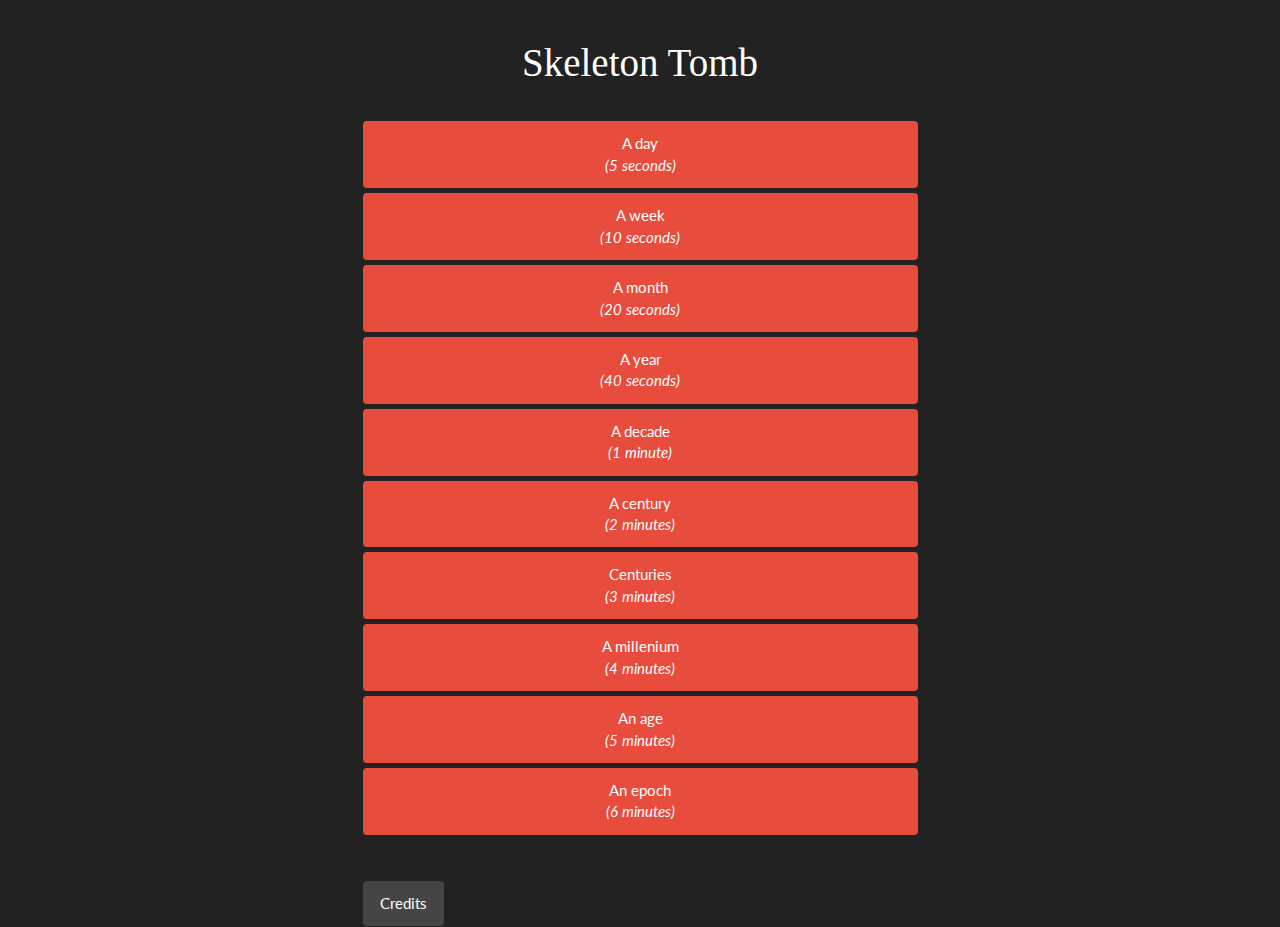
==== commit b8422ec9: "re-rendered index" ====
--- a/index.html
+++ b/index.html
@@ -1,63 +1,62 @@
-<!DOCTYPE html>
+<!DOCTYPE html(lang='en')>
 <head>
-  <meta charset="utf-8">
-  <meta http-equiv="X-UA-Compatible" content="IE=edge">
-  <meta name="viewport" content="width=device-width, initial-scale=1">
+  <meta charset="utf-8"/>
+  <meta http-equiv="X-UA-Compatible" content="IE=edge"/>
+  <meta name="viewport" content="width=device-width, initial-scale=1"/>
   <!-- The above 3 meta tags *must* come first in the head; any other head content must come *after* these tags-->
   <title>Skeleton Tomb</title>
   <!-- Bootstrap-->
-  <link href="css/bootstrap.min.css" rel="stylesheet">
+  <link href="css/bootstrap.min.css" rel="stylesheet"/>
   <!-- HTML5 shim and Respond.js for IE8 support of HTML5 elements and media queries-->
   <!-- WARNING: Respond.js doesn't work if you view the page via file://-->
   <!--if lt IE 9
   script(src='https://oss.maxcdn.com/html5shiv/3.7.2/html5shiv.min.js')
   script(src='https://oss.maxcdn.com/respond/1.4.2/respond.min.js')
   -->
-  <link href="https://fonts.googleapis.com/css?family=Piedra" rel="stylesheet">
-  <link href="css/tomb.css" rel="stylesheet">
+  <link href="css/tomb.css" rel="stylesheet"/>
 </head>
 <body>
   <!--audio playback tags-->
   <div id="players" class="container">
     <audio id="005_day" preload="auto">
-      <source src="audio/005_day.mp3">
-      <source src="audio/005_day.ogg">Your browser does not support the audio element.
+      <source src="audio/005_day.mp3"/>
+      <source src="audio/005_day.ogg"/>Your browser does not support the audio element.
     </audio>
     <audio id="010_week" preload="auto">
-      <source src="audio/010_week.mp3">
-      <source src="audio/010_week.ogg">Your browser does not support the audio element.
+      <source src="audio/010_week.mp3"/>
+      <source src="audio/010_week.ogg"/>Your browser does not support the audio element.
     </audio>
     <audio id="020_month" preload="auto">
-      <source src="audio/020_month.mp3">
-      <source src="audio/020_month.ogg">Your browser does not support the audio element.
+      <source src="audio/020_month.mp3"/>
+      <source src="audio/020_month.ogg"/>Your browser does not support the audio element.
     </audio>
     <audio id="040_year" preload="auto">
-      <source src="audio/040_year.mp3">
-      <source src="audio/040_year.ogg">Your browser does not support the audio element.
+      <source src="audio/040_year.mp3"/>
+      <source src="audio/040_year.ogg"/>Your browser does not support the audio element.
     </audio>
     <audio id="060_decade" preload="auto">
-      <source src="audio/060_decade.mp3">
-      <source src="audio/060_decade.ogg">Your browser does not support the audio element.
+      <source src="audio/060_decade.mp3"/>
+      <source src="audio/060_decade.ogg"/>Your browser does not support the audio element.
     </audio>
     <audio id="120_century" preload="auto">
-      <source src="audio/120_century.mp3">
-      <source src="audio/120_century.ogg">Your browser does not support the audio element.
+      <source src="audio/120_century.mp3"/>
+      <source src="audio/120_century.ogg"/>Your browser does not support the audio element.
     </audio>
     <audio id="180_centuries" preload="auto">
-      <source src="audio/180_centuries.mp3">
-      <source src="audio/180_centuries.ogg">Your browser does not support the audio element.
+      <source src="audio/180_centuries.mp3"/>
+      <source src="audio/180_centuries.ogg"/>Your browser does not support the audio element.
     </audio>
     <audio id="240_millenium" preload="auto">
-      <source src="audio/240_millenium.mp3">
-      <source src="audio/240_millenium.ogg">Your browser does not support the audio element.
+      <source src="audio/240_millenium.mp3"/>
+      <source src="audio/240_millenium.ogg"/>Your browser does not support the audio element.
     </audio>
     <audio id="300_age" preload="auto">
-      <source src="audio/300_age.mp3">
-      <source src="audio/300_age.ogg">Your browser does not support the audio element.
+      <source src="audio/300_age.mp3"/>
+      <source src="audio/300_age.ogg"/>Your browser does not support the audio element.
     </audio>
     <audio id="360_epoch" preload="auto">
-      <source src="audio/360_epoch.mp3">
-      <source src="audio/360_epoch.ogg">Your browser does not support the audio element.
+      <source src="audio/360_epoch.mp3"/>
+      <source src="audio/360_epoch.ogg"/>Your browser does not support the audio element.
     </audio>
   </div>
   <div id="main" class="container">
@@ -67,70 +66,70 @@
     <div class="row">
       <div class="col-sm-3"></div>
       <div class="col-sm-6">
-        <button onclick="document.getElementById('005_day').play()" class="btn btn-default btn-large btn-block btn-danger">A day<br><i>(5 seconds)</i></button>
+        <button onclick="document.getElementById('005_day').play()" class="btn btn-default btn-large btn-block btn-danger">A day<br/><i>(5 seconds)</i></button>
       </div>
       <div class="col-sm-3"></div>
     </div>
     <div class="row">
       <div class="col-sm-3"></div>
       <div class="col-sm-6">
-        <button onclick="document.getElementById('010_week').play()" class="btn btn-default btn-large btn-block btn-danger">A week<br><i>(10 seconds)</i></button>
+        <button onclick="document.getElementById('010_week').play()" class="btn btn-default btn-large btn-block btn-danger">A week<br/><i>(10 seconds)</i></button>
       </div>
       <div class="col-sm-3"></div>
     </div>
     <div class="row">
       <div class="col-sm-3"></div>
       <div class="col-sm-6">
-        <button onclick="document.getElementById('020_month').play()" class="btn btn-default btn-large btn-block btn-danger">A month<br><i>(20 seconds)</i></button>
+        <button onclick="document.getElementById('020_month').play()" class="btn btn-default btn-large btn-block btn-danger">A month<br/><i>(20 seconds)</i></button>
       </div>
       <div class="col-sm-3"></div>
     </div>
     <div class="row">
       <div class="col-sm-3"></div>
       <div class="col-sm-6">
-        <button onclick="document.getElementById('040_year').play()" class="btn btn-default btn-large btn-block btn-danger">A year<br><i>(40 seconds)</i></button>
+        <button onclick="document.getElementById('040_year').play()" class="btn btn-default btn-large btn-block btn-danger">A year<br/><i>(40 seconds)</i></button>
       </div>
       <div class="col-sm-3"></div>
     </div>
     <div class="row">
       <div class="col-sm-3"></div>
       <div class="col-sm-6">
-        <button onclick="document.getElementById('060_decade').play()" class="btn btn-default btn-large btn-block btn-danger">A decade<br><i>(1 minute)</i></button>
+        <button onclick="document.getElementById('060_decade').play()" class="btn btn-default btn-large btn-block btn-danger">A decade<br/><i>(1 minute)</i></button>
       </div>
       <div class="col-sm-3"></div>
     </div>
     <div class="row">
       <div class="col-sm-3"></div>
       <div class="col-sm-6">
-        <button onclick="document.getElementById('120_century').play()" class="btn btn-default btn-large btn-block btn-danger">A century<br><i>(2 minutes)</i></button>
+        <button onclick="document.getElementById('120_century').play()" class="btn btn-default btn-large btn-block btn-danger">A century<br/><i>(2 minutes)</i></button>
       </div>
       <div class="col-sm-3"></div>
     </div>
     <div class="row">
       <div class="col-sm-3"></div>
       <div class="col-sm-6">
-        <button onclick="document.getElementById('180_centuries').play()" class="btn btn-default btn-large btn-block btn-danger">Centuries<br><i>(3 minutes)</i></button>
+        <button onclick="document.getElementById('180_centuries').play()" class="btn btn-default btn-large btn-block btn-danger">Centuries<br/><i>(3 minutes)</i></button>
       </div>
       <div class="col-sm-3"></div>
     </div>
     <div class="row">
       <div class="col-sm-3"></div>
       <div class="col-sm-6">
-        <button onclick="document.getElementById('240_millenium').play()" class="btn btn-default btn-large btn-block btn-danger">A millenium<br><i>(4 minutes)</i></button>
+        <button onclick="document.getElementById('240_millenium').play()" class="btn btn-default btn-large btn-block btn-danger">A millenium<br/><i>(4 minutes)</i></button>
       </div>
       <div class="col-sm-3"></div>
     </div>
     <div class="row">
       <div class="col-sm-3"></div>
       <div class="col-sm-6">
-        <button onclick="document.getElementById('300_age').play()" class="btn btn-default btn-large btn-block btn-danger">An age<br><i>(5 minutes)</i></button>
+        <button onclick="document.getElementById('300_age').play()" class="btn btn-default btn-large btn-block btn-danger">An age<br/><i>(5 minutes)</i></button>
       </div>
       <div class="col-sm-3"></div>
     </div>
     <div class="row">
       <div class="col-sm-3"></div>
       <div class="col-sm-6">
-        <button onclick="document.getElementById('360_epoch').play()" class="btn btn-default btn-large btn-block btn-danger">An epoch<br><i>(6 minutes)</i></button>
+        <button onclick="document.getElementById('360_epoch').play()" class="btn btn-default btn-large btn-block btn-danger">An epoch<br/><i>(6 minutes)</i></button>
       </div>
       <div class="col-sm-3"></div>
     </div>
@@ -138,9 +137,48 @@
     <div class="some-vertical-space"></div>
     <div id="credits">
       <div class="row">
-        <div class="col-sm-4"></div>
-        <div class="col-sm-4"><a href="/credits.html" class="btn btn-default btn-block">Credits</a></div>
-        <div class="col-sm-4"></div>
+        <div class="col-sm-3"></div>
+        <div class="col-sm-6">
+          <button role="button" type="button" data-toggle="collapse" data-target="#creditData" aria-expanded="false" aria-controls="collapseCredits" class="btn btn-default">Credits</button>
+        </div>
+        <div class="col-sm-3"></div>
+      </div>
+      <div class="row">
+        <div class="col-sm-3"></div>
+        <div class="col-sm-6">
+          <div id="creditData" class="collapse">
+            <div class="well">
+              <div class="row">
+                <h2>Designed for</h2>
+                <p>THE SKELETONS by Bully Pulpit Games</p>
+                <h2>App design & code</h2>
+                <p>Copyright 2017 <a href="https://resume.lplade.name">l.p.lade</a></p>
+                <h2>Samples
+                  <h3><a href="https://creativecommons.org/licenses/sampling+/1.0/">Creative Commons Sampling Plus 1.0 License</a></h3>
+                  <ul>
+                    <li>Zombie scratching by Crpdeth from http://freesound.org</li>
+                    <li>single cricket by eircom from http://freesound.org</li>
+                    <li>Dry Thunder3 by juskiddink from http://www.freesound.org/</li>
+                    <li>spooky_wind.wav by limetoe //freesound.org</li>
+                    <li>Creak by n3xia from http://freesound.org</li>
+                    <li>Ghostbreath1 by nageor</li>
+                    <li>Mouse Squeaking by ProFX</li>
+                    <li>Rise and protect the tomb by l.p.lade</li>
+                  </ul>
+                  <h3><a href="https://creativecommons.org/publicdomain/zero/1.0/">Creative Commons 0</a></h3>
+                  <ul>
+                    <li>Stingers 001.wav by rodincoil from http://freesound.org</li>
+                  </ul>
+                  <h3>Snapsound.com license</h3>
+                  <ul>
+                    <li>water dripping var.2 reverb by soundsnap.com</li>
+                  </ul>
+                </h2>
+              </div>
+            </div>
+          </div>
+        </div>
+        <div class="col-sm-3"></div>
       </div>
     </div>
   </div>
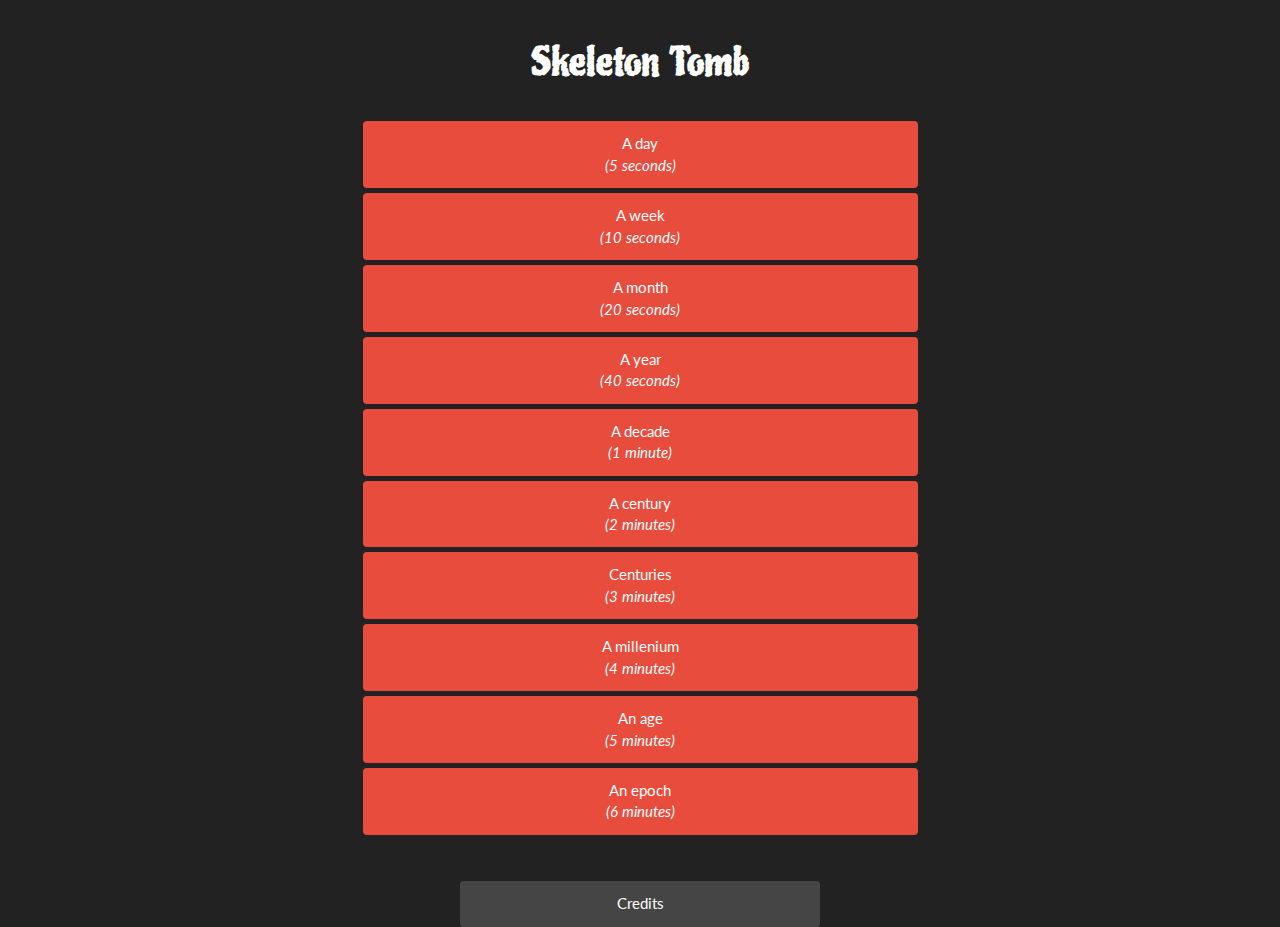
==== commit 4226229b: "Merge branch 'master' into gh-pages" ====
--- a/index.html
+++ b/index.html
@@ -1,62 +1,63 @@
-<!DOCTYPE html(lang='en')>
+<!DOCTYPE html>
 <head>
-  <meta charset="utf-8"/>
-  <meta http-equiv="X-UA-Compatible" content="IE=edge"/>
-  <meta name="viewport" content="width=device-width, initial-scale=1"/>
+  <meta charset="utf-8">
+  <meta http-equiv="X-UA-Compatible" content="IE=edge">
+  <meta name="viewport" content="width=device-width, initial-scale=1">
   <!-- The above 3 meta tags *must* come first in the head; any other head content must come *after* these tags-->
   <title>Skeleton Tomb</title>
   <!-- Bootstrap-->
-  <link href="css/bootstrap.min.css" rel="stylesheet"/>
+  <link href="css/bootstrap.min.css" rel="stylesheet">
   <!-- HTML5 shim and Respond.js for IE8 support of HTML5 elements and media queries-->
   <!-- WARNING: Respond.js doesn't work if you view the page via file://-->
   <!--if lt IE 9
   script(src='https://oss.maxcdn.com/html5shiv/3.7.2/html5shiv.min.js')
   script(src='https://oss.maxcdn.com/respond/1.4.2/respond.min.js')
   -->
-  <link href="css/tomb.css" rel="stylesheet"/>
+  <link href="https://fonts.googleapis.com/css?family=Piedra" rel="stylesheet">
+  <link href="css/tomb.css" rel="stylesheet">
 </head>
 <body>
   <!--audio playback tags-->
   <div id="players" class="container">
     <audio id="005_day" preload="auto">
-      <source src="audio/005_day.mp3"/>
-      <source src="audio/005_day.ogg"/>Your browser does not support the audio element.
+      <source src="audio/005_day.mp3">
+      <source src="audio/005_day.ogg">Your browser does not support the audio element.
     </audio>
     <audio id="010_week" preload="auto">
-      <source src="audio/010_week.mp3"/>
-      <source src="audio/010_week.ogg"/>Your browser does not support the audio element.
+      <source src="audio/010_week.mp3">
+      <source src="audio/010_week.ogg">Your browser does not support the audio element.
     </audio>
     <audio id="020_month" preload="auto">
-      <source src="audio/020_month.mp3"/>
-      <source src="audio/020_month.ogg"/>Your browser does not support the audio element.
+      <source src="audio/020_month.mp3">
+      <source src="audio/020_month.ogg">Your browser does not support the audio element.
     </audio>
     <audio id="040_year" preload="auto">
-      <source src="audio/040_year.mp3"/>
-      <source src="audio/040_year.ogg"/>Your browser does not support the audio element.
+      <source src="audio/040_year.mp3">
+      <source src="audio/040_year.ogg">Your browser does not support the audio element.
     </audio>
     <audio id="060_decade" preload="auto">
-      <source src="audio/060_decade.mp3"/>
-      <source src="audio/060_decade.ogg"/>Your browser does not support the audio element.
+      <source src="audio/060_decade.mp3">
+      <source src="audio/060_decade.ogg">Your browser does not support the audio element.
     </audio>
     <audio id="120_century" preload="auto">
-      <source src="audio/120_century.mp3"/>
-      <source src="audio/120_century.ogg"/>Your browser does not support the audio element.
+      <source src="audio/120_century.mp3">
+      <source src="audio/120_century.ogg">Your browser does not support the audio element.
     </audio>
     <audio id="180_centuries" preload="auto">
-      <source src="audio/180_centuries.mp3"/>
-      <source src="audio/180_centuries.ogg"/>Your browser does not support the audio element.
+      <source src="audio/180_centuries.mp3">
+      <source src="audio/180_centuries.ogg">Your browser does not support the audio element.
     </audio>
     <audio id="240_millenium" preload="auto">
-      <source src="audio/240_millenium.mp3"/>
-      <source src="audio/240_millenium.ogg"/>Your browser does not support the audio element.
+      <source src="audio/240_millenium.mp3">
+      <source src="audio/240_millenium.ogg">Your browser does not support the audio element.
     </audio>
     <audio id="300_age" preload="auto">
-      <source src="audio/300_age.mp3"/>
-      <source src="audio/300_age.ogg"/>Your browser does not support the audio element.
+      <source src="audio/300_age.mp3">
+      <source src="audio/300_age.ogg">Your browser does not support the audio element.
     </audio>
     <audio id="360_epoch" preload="auto">
-      <source src="audio/360_epoch.mp3"/>
-      <source src="audio/360_epoch.ogg"/>Your browser does not support the audio element.
+      <source src="audio/360_epoch.mp3">
+      <source src="audio/360_epoch.ogg">Your browser does not support the audio element.
     </audio>
   </div>
   <div id="main" class="container">
@@ -66,70 +67,70 @@
     <div class="row">
       <div class="col-sm-3"></div>
       <div class="col-sm-6">
-        <button onclick="document.getElementById('005_day').play()" class="btn btn-default btn-large btn-block btn-danger">A day<br/><i>(5 seconds)</i></button>
+        <button onclick="document.getElementById('005_day').play()" class="btn btn-default btn-large btn-block btn-danger">A day<br><i>(5 seconds)</i></button>
       </div>
       <div class="col-sm-3"></div>
     </div>
     <div class="row">
       <div class="col-sm-3"></div>
       <div class="col-sm-6">
-        <button onclick="document.getElementById('010_week').play()" class="btn btn-default btn-large btn-block btn-danger">A week<br/><i>(10 seconds)</i></button>
+        <button onclick="document.getElementById('010_week').play()" class="btn btn-default btn-large btn-block btn-danger">A week<br><i>(10 seconds)</i></button>
       </div>
       <div class="col-sm-3"></div>
     </div>
     <div class="row">
       <div class="col-sm-3"></div>
       <div class="col-sm-6">
-        <button onclick="document.getElementById('020_month').play()" class="btn btn-default btn-large btn-block btn-danger">A month<br/><i>(20 seconds)</i></button>
+        <button onclick="document.getElementById('020_month').play()" class="btn btn-default btn-large btn-block btn-danger">A month<br><i>(20 seconds)</i></button>
       </div>
       <div class="col-sm-3"></div>
     </div>
     <div class="row">
       <div class="col-sm-3"></div>
       <div class="col-sm-6">
-        <button onclick="document.getElementById('040_year').play()" class="btn btn-default btn-large btn-block btn-danger">A year<br/><i>(40 seconds)</i></button>
+        <button onclick="document.getElementById('040_year').play()" class="btn btn-default btn-large btn-block btn-danger">A year<br><i>(40 seconds)</i></button>
       </div>
       <div class="col-sm-3"></div>
     </div>
     <div class="row">
       <div class="col-sm-3"></div>
       <div class="col-sm-6">
-        <button onclick="document.getElementById('060_decade').play()" class="btn btn-default btn-large btn-block btn-danger">A decade<br/><i>(1 minute)</i></button>
+        <button onclick="document.getElementById('060_decade').play()" class="btn btn-default btn-large btn-block btn-danger">A decade<br><i>(1 minute)</i></button>
       </div>
       <div class="col-sm-3"></div>
     </div>
     <div class="row">
       <div class="col-sm-3"></div>
       <div class="col-sm-6">
-        <button onclick="document.getElementById('120_century').play()" class="btn btn-default btn-large btn-block btn-danger">A century<br/><i>(2 minutes)</i></button>
+        <button onclick="document.getElementById('120_century').play()" class="btn btn-default btn-large btn-block btn-danger">A century<br><i>(2 minutes)</i></button>
       </div>
       <div class="col-sm-3"></div>
     </div>
     <div class="row">
       <div class="col-sm-3"></div>
       <div class="col-sm-6">
-        <button onclick="document.getElementById('180_centuries').play()" class="btn btn-default btn-large btn-block btn-danger">Centuries<br/><i>(3 minutes)</i></button>
+        <button onclick="document.getElementById('180_centuries').play()" class="btn btn-default btn-large btn-block btn-danger">Centuries<br><i>(3 minutes)</i></button>
       </div>
       <div class="col-sm-3"></div>
     </div>
     <div class="row">
       <div class="col-sm-3"></div>
       <div class="col-sm-6">
-        <button onclick="document.getElementById('240_millenium').play()" class="btn btn-default btn-large btn-block btn-danger">A millenium<br/><i>(4 minutes)</i></button>
+        <button onclick="document.getElementById('240_millenium').play()" class="btn btn-default btn-large btn-block btn-danger">A millenium<br><i>(4 minutes)</i></button>
       </div>
       <div class="col-sm-3"></div>
     </div>
     <div class="row">
       <div class="col-sm-3"></div>
       <div class="col-sm-6">
-        <button onclick="document.getElementById('300_age').play()" class="btn btn-default btn-large btn-block btn-danger">An age<br/><i>(5 minutes)</i></button>
+        <button onclick="document.getElementById('300_age').play()" class="btn btn-default btn-large btn-block btn-danger">An age<br><i>(5 minutes)</i></button>
       </div>
       <div class="col-sm-3"></div>
     </div>
     <div class="row">
       <div class="col-sm-3"></div>
       <div class="col-sm-6">
-        <button onclick="document.getElementById('360_epoch').play()" class="btn btn-default btn-large btn-block btn-danger">An epoch<br/><i>(6 minutes)</i></button>
+        <button onclick="document.getElementById('360_epoch').play()" class="btn btn-default btn-large btn-block btn-danger">An epoch<br><i>(6 minutes)</i></button>
       </div>
       <div class="col-sm-3"></div>
     </div>
@@ -137,48 +138,9 @@
     <div class="some-vertical-space"></div>
     <div id="credits">
       <div class="row">
-        <div class="col-sm-3"></div>
-        <div class="col-sm-6">
-          <button role="button" type="button" data-toggle="collapse" data-target="#creditData" aria-expanded="false" aria-controls="collapseCredits" class="btn btn-default">Credits</button>
-        </div>
-        <div class="col-sm-3"></div>
-      </div>
-      <div class="row">
-        <div class="col-sm-3"></div>
-        <div class="col-sm-6">
-          <div id="creditData" class="collapse">
-            <div class="well">
-              <div class="row">
-                <h2>Designed for</h2>
-                <p>THE SKELETONS by Bully Pulpit Games</p>
-                <h2>App design & code</h2>
-                <p>Copyright 2017 <a href="https://resume.lplade.name">l.p.lade</a></p>
-                <h2>Samples
-                  <h3><a href="https://creativecommons.org/licenses/sampling+/1.0/">Creative Commons Sampling Plus 1.0 License</a></h3>
-                  <ul>
-                    <li>Zombie scratching by Crpdeth from http://freesound.org</li>
-                    <li>single cricket by eircom from http://freesound.org</li>
-                    <li>Dry Thunder3 by juskiddink from http://www.freesound.org/</li>
-                    <li>spooky_wind.wav by limetoe //freesound.org</li>
-                    <li>Creak by n3xia from http://freesound.org</li>
-                    <li>Ghostbreath1 by nageor</li>
-                    <li>Mouse Squeaking by ProFX</li>
-                    <li>Rise and protect the tomb by l.p.lade</li>
-                  </ul>
-                  <h3><a href="https://creativecommons.org/publicdomain/zero/1.0/">Creative Commons 0</a></h3>
-                  <ul>
-                    <li>Stingers 001.wav by rodincoil from http://freesound.org</li>
-                  </ul>
-                  <h3>Snapsound.com license</h3>
-                  <ul>
-                    <li>water dripping var.2 reverb by soundsnap.com</li>
-                  </ul>
-                </h2>
-              </div>
-            </div>
-          </div>
-        </div>
-        <div class="col-sm-3"></div>
+        <div class="col-sm-4"></div>
+        <div class="col-sm-4"><a href="/credits.html" class="btn btn-default btn-block">Credits</a></div>
+        <div class="col-sm-4"></div>
       </div>
     </div>
   </div>
